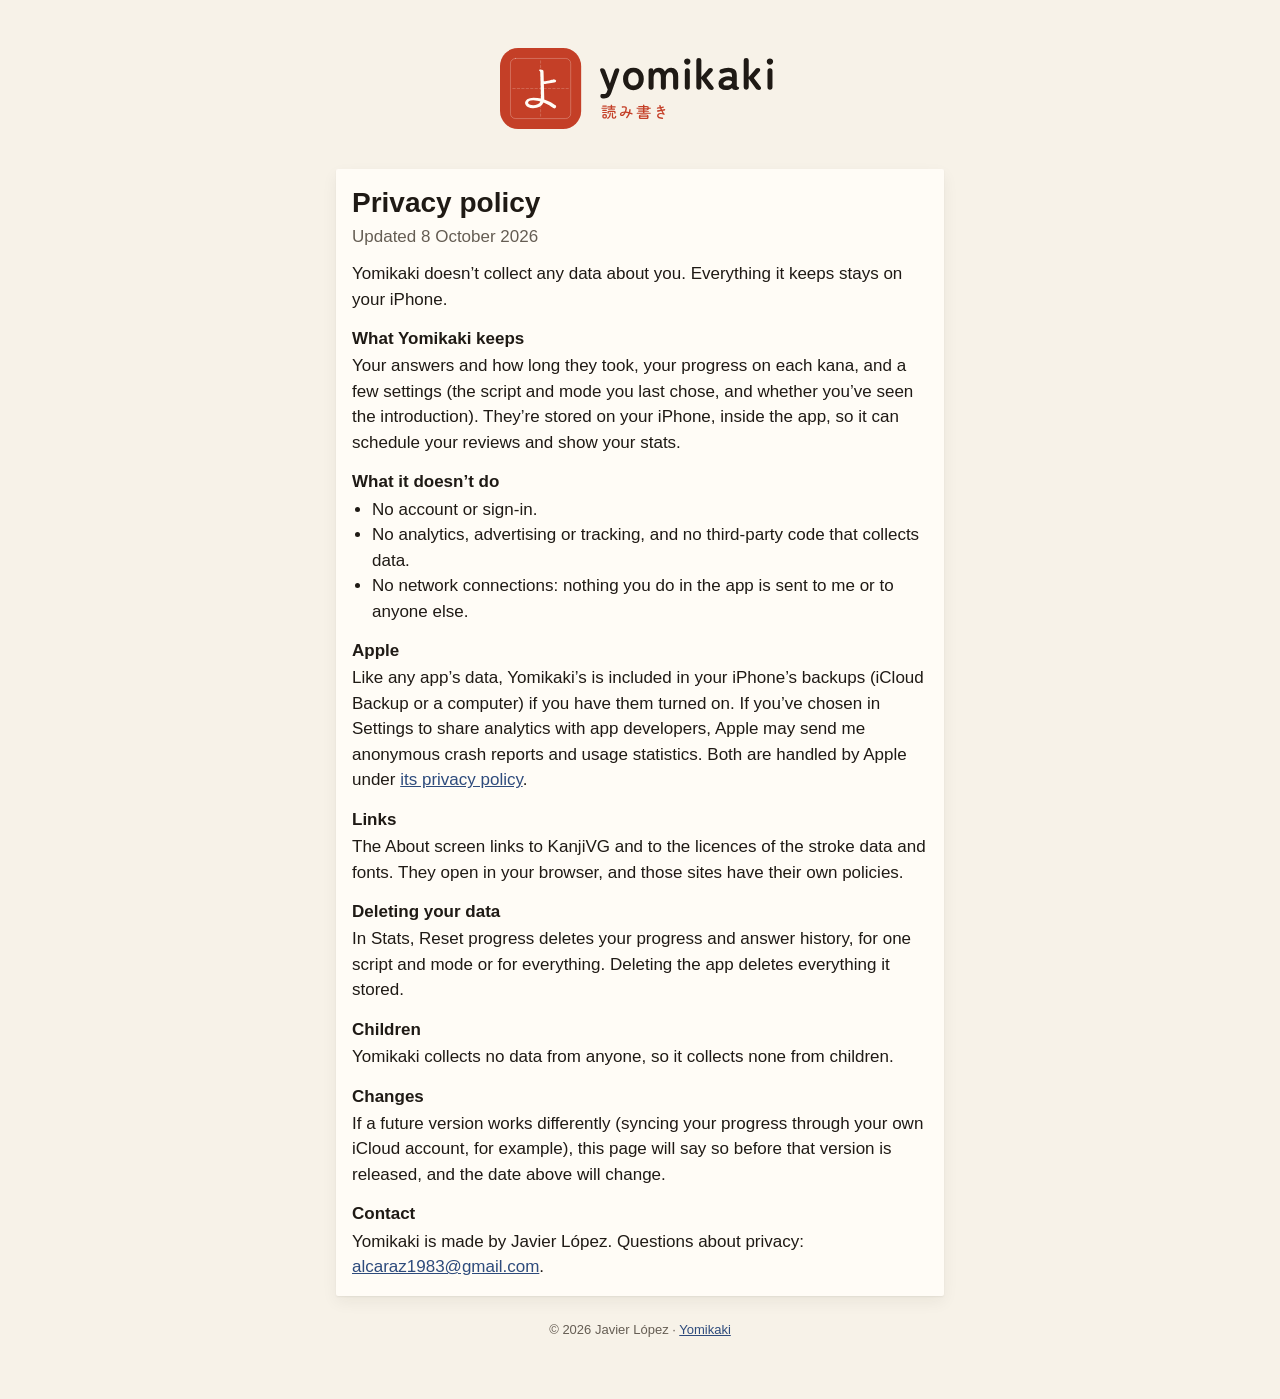
==== docs/privacy.html @ d5881fd7 "Publish the site from docs/ on main Pages here deploys from a branch, and its folder can only be the" ====
<!doctype html>
<html lang="en">
<head>
  <meta charset="utf-8">
  <meta name="viewport" content="width=device-width, initial-scale=1">
  <title>Privacy policy · Yomikaki</title>
  <meta name="description" content="Yomikaki doesn’t collect any data about you.">
  <link rel="icon" href="yomikaki-mark.svg" type="image/svg+xml">
  <link rel="stylesheet" href="style.css">
</head>
<body>
  <main>
    <header>
      <a href="./">
        <picture>
          <source srcset="yomikaki-lockup-dark.svg" media="(prefers-color-scheme: dark)">
          <img src="yomikaki-lockup.svg" alt="Yomikaki 読み書き" width="280" height="81">
        </picture>
      </a>
    </header>

    <section class="sheet">
      <h1>Privacy policy</h1>
      <p class="muted">Updated 8 October 2026</p>
      <p>Yomikaki doesn’t collect any data about you. Everything it keeps stays on your iPhone.</p>

      <h3>What Yomikaki keeps</h3>
      <p>Your answers and how long they took, your progress on each kana, and a few settings (the script and mode you last chose, and whether you’ve seen the introduction). They’re stored on your iPhone, inside the app, so it can schedule your reviews and show your stats.</p>

      <h3>What it doesn’t do</h3>
      <ul>
        <li>No account or sign-in.</li>
        <li>No analytics, advertising or tracking, and no third-party code that collects data.</li>
        <li>No network connections: nothing you do in the app is sent to me or to anyone else.</li>
      </ul>

      <h3>Apple</h3>
      <p>Like any app’s data, Yomikaki’s is included in your iPhone’s backups (iCloud Backup or a computer) if you have them turned on. If you’ve chosen in Settings to share analytics with app developers, Apple may send me anonymous crash reports and usage statistics. Both are handled by Apple under <a href="https://www.apple.com/legal/privacy/">its privacy policy</a>.</p>

      <h3>Links</h3>
      <p>The About screen links to KanjiVG and to the licences of the stroke data and fonts. They open in your browser, and those sites have their own policies.</p>

      <h3>Deleting your data</h3>
      <p>In Stats, Reset progress deletes your progress and answer history, for one script and mode or for everything. Deleting the app deletes everything it stored.</p>

      <h3>Children</h3>
      <p>Yomikaki collects no data from anyone, so it collects none from children.</p>

      <h3>Changes</h3>
      <p>If a future version works differently (syncing your progress through your own iCloud account, for example), this page will say so before that version is released, and the date above will change.</p>

      <h3>Contact</h3>
      <p>Yomikaki is made by Javier López. Questions about privacy: <a href="mailto:alcaraz1983@gmail.com">alcaraz1983@gmail.com</a>.</p>
    </section>

    <footer>
      <p>© 2026 Javier López · <a href="./">Yomikaki</a></p>
    </footer>
  </main>
</body>
</html>
---- docs/style.css ----
/* Yomikaki's web pages: the app's tokens (design/tokens.json) on paper. */

:root {
  color-scheme: light dark;
  --paper: #f7f2e8;
  --paper-raised: #fffcf6;
  --ink: #1f1a15;
  --ink-muted: #655d53;
  --ai: #2e4b7c;
  --shadow-card: 0 1px 2px rgba(31, 26, 21, 0.06), 0 6px 16px rgba(31, 26, 21, 0.06);
  --radius-paper: 2px;
}

@media (prefers-color-scheme: dark) {
  :root {
    --paper: #17140f;
    --paper-raised: #221e18;
    --ink: #f2ebdf;
    --ink-muted: #a99f91;
    --ai: #93aedb;
    --shadow-card: 0 1px 2px rgba(0, 0, 0, 0.5);
  }
}

* {
  box-sizing: border-box;
}

body {
  margin: 0;
  background: var(--paper);
  color: var(--ink);
  font: 17px/1.5 -apple-system, BlinkMacSystemFont, "Helvetica Neue", "Hiragino Sans", sans-serif;
  -webkit-text-size-adjust: 100%;
}

main {
  max-width: 640px;
  margin: 0 auto;
  padding: 48px 16px;
}

header {
  text-align: center;
  margin-bottom: 32px;
}

header img {
  width: 280px;
  height: auto;
}

.tagline {
  color: var(--ink-muted);
  margin: 8px 0 0;
}

/* A sheet of paper on the washi ground: square corner, shadow, no outline. */
.sheet {
  background: var(--paper-raised);
  border-radius: var(--radius-paper);
  box-shadow: var(--shadow-card);
  padding: 16px;
  margin-bottom: 24px;
}

h1,
h2,
h3 {
  font-weight: 600;
  line-height: 1.25;
}

h1 {
  font-size: 28px;
  margin: 0 0 4px;
}

h2 {
  font-size: 17px;
  margin: 0 0 8px;
}

h3 {
  font-size: 17px;
  margin: 16px 0 4px;
}

p,
ul {
  margin: 0 0 12px;
}

ul {
  padding-left: 20px;
}

.sheet > :first-child {
  margin-top: 0;
}

.sheet > :last-child {
  margin-bottom: 0;
}

.muted {
  color: var(--ink-muted);
}

a {
  color: var(--ai);
}

footer {
  color: var(--ink-muted);
  font-size: 13px;
  text-align: center;
}
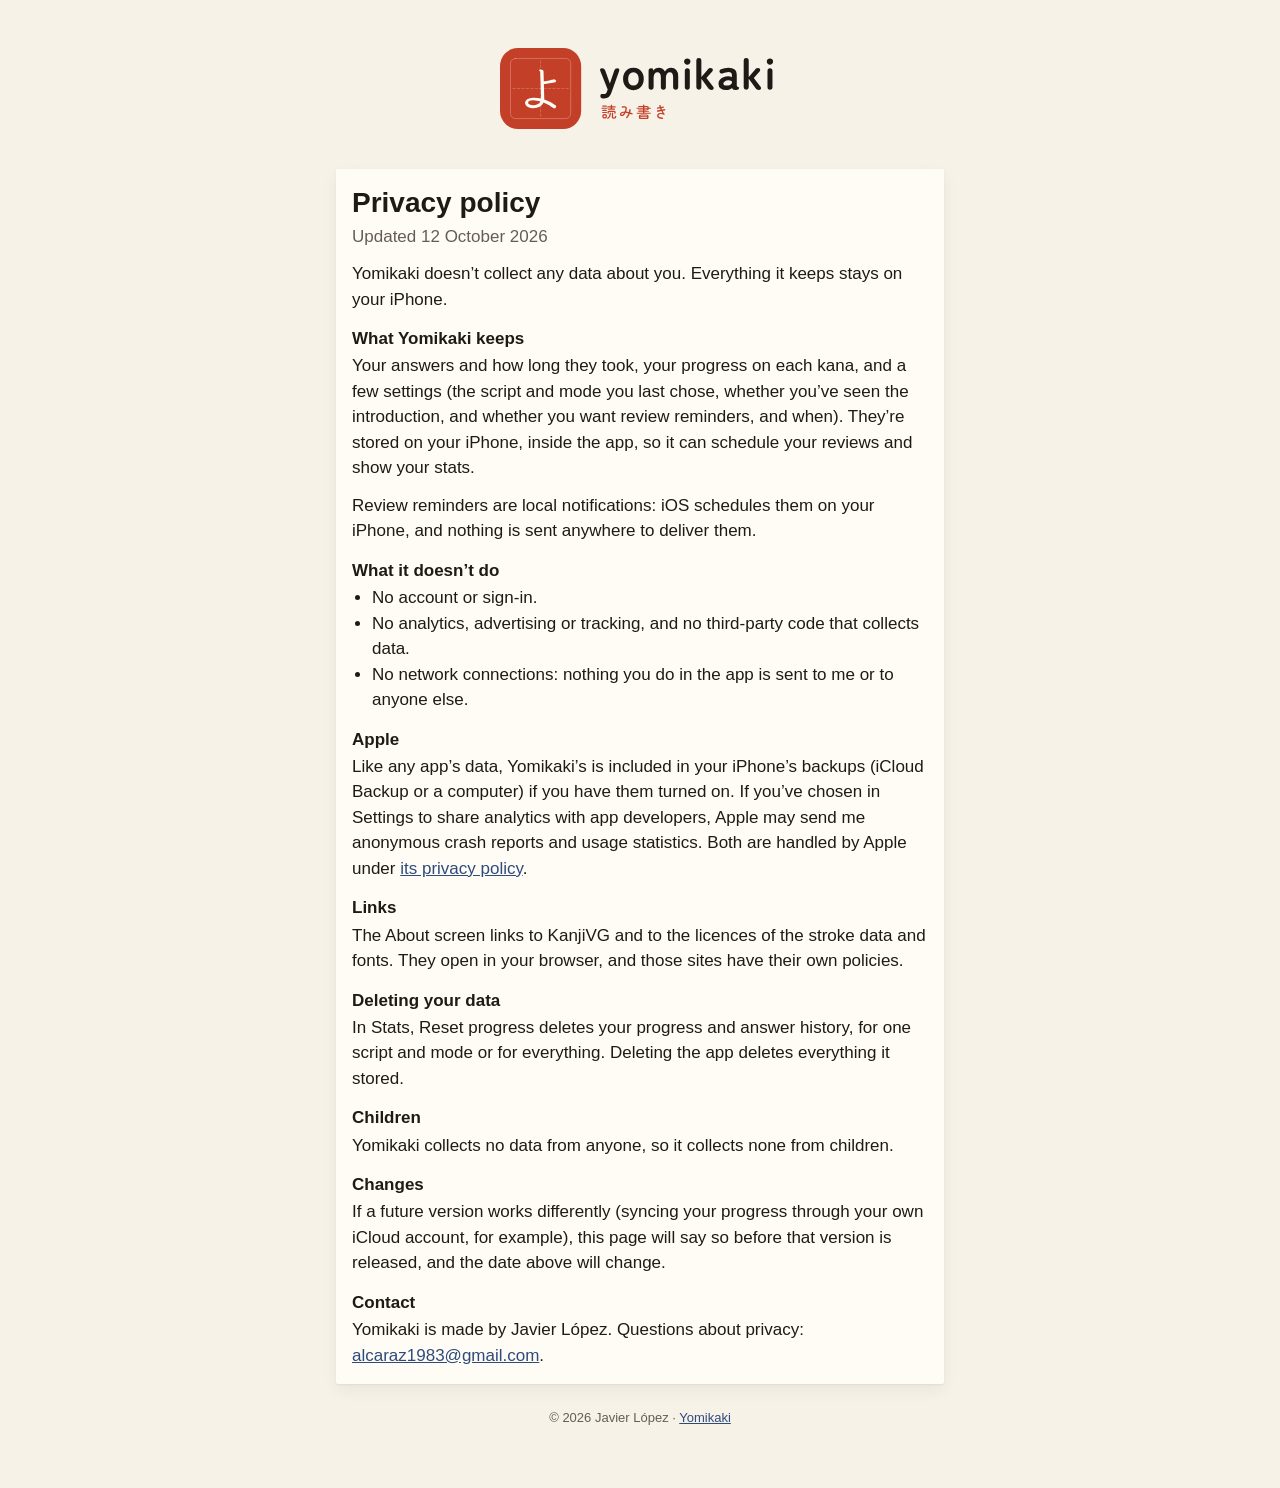
==== commit 93b2a97d: "Explain review reminders in the FAQ and the privacy policy A question on the support page: one remin" ====
--- a/docs/privacy.html
+++ b/docs/privacy.html
@@ -21,11 +21,12 @@
 
     <section class="sheet">
       <h1>Privacy policy</h1>
-      <p class="muted">Updated 8 October 2026</p>
+      <p class="muted">Updated 12 October 2026</p>
       <p>Yomikaki doesn’t collect any data about you. Everything it keeps stays on your iPhone.</p>
 
       <h3>What Yomikaki keeps</h3>
-      <p>Your answers and how long they took, your progress on each kana, and a few settings (the script and mode you last chose, and whether you’ve seen the introduction). They’re stored on your iPhone, inside the app, so it can schedule your reviews and show your stats.</p>
+      <p>Your answers and how long they took, your progress on each kana, and a few settings (the script and mode you last chose, whether you’ve seen the introduction, and whether you want review reminders, and when). They’re stored on your iPhone, inside the app, so it can schedule your reviews and show your stats.</p>
+      <p>Review reminders are local notifications: iOS schedules them on your iPhone, and nothing is sent anywhere to deliver them.</p>
 
       <h3>What it doesn’t do</h3>
       <ul>
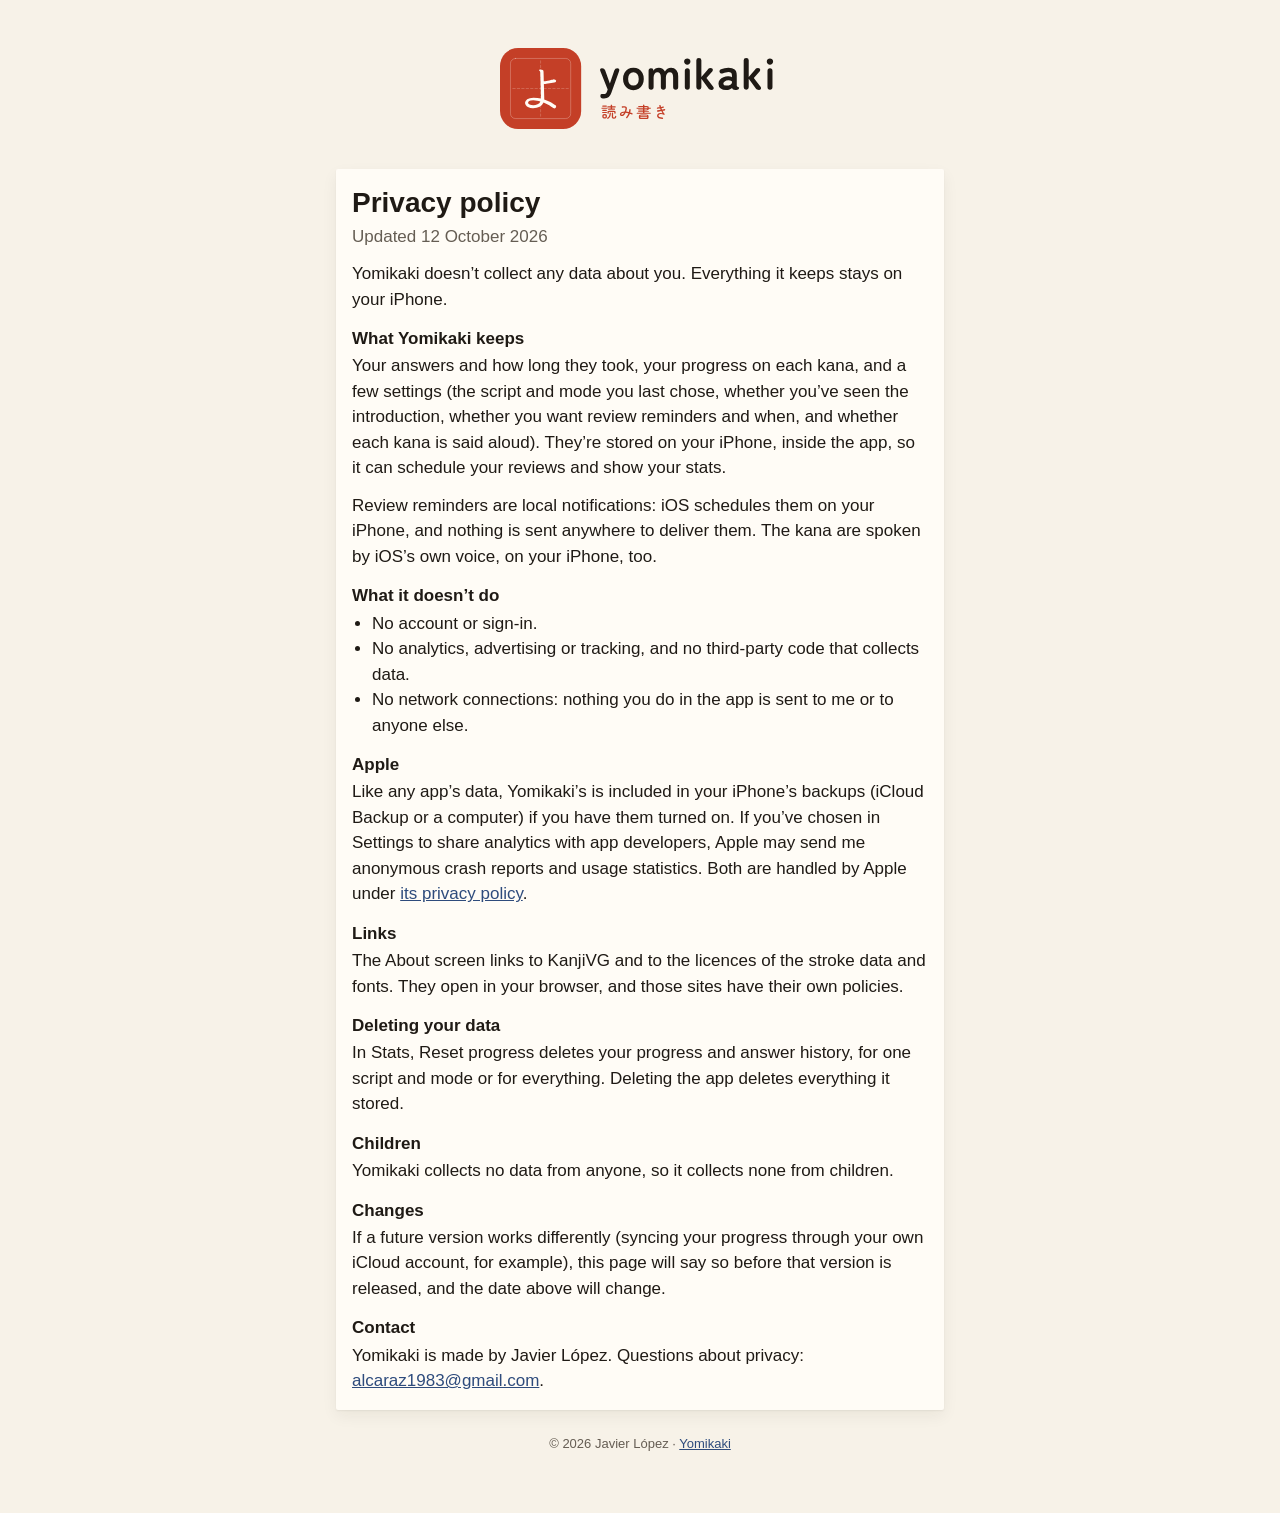
==== commit 8729ba03: "Explain hearing the kana in the FAQ and the privacy policy The FAQ says how to turn the sound off; t" ====
--- a/docs/privacy.html
+++ b/docs/privacy.html
@@ -25,8 +25,8 @@
       <p>Yomikaki doesn’t collect any data about you. Everything it keeps stays on your iPhone.</p>
 
       <h3>What Yomikaki keeps</h3>
-      <p>Your answers and how long they took, your progress on each kana, and a few settings (the script and mode you last chose, whether you’ve seen the introduction, and whether you want review reminders, and when). They’re stored on your iPhone, inside the app, so it can schedule your reviews and show your stats.</p>
-      <p>Review reminders are local notifications: iOS schedules them on your iPhone, and nothing is sent anywhere to deliver them.</p>
+      <p>Your answers and how long they took, your progress on each kana, and a few settings (the script and mode you last chose, whether you’ve seen the introduction, whether you want review reminders and when, and whether each kana is said aloud). They’re stored on your iPhone, inside the app, so it can schedule your reviews and show your stats.</p>
+      <p>Review reminders are local notifications: iOS schedules them on your iPhone, and nothing is sent anywhere to deliver them. The kana are spoken by iOS’s own voice, on your iPhone, too.</p>
 
       <h3>What it doesn’t do</h3>
       <ul>
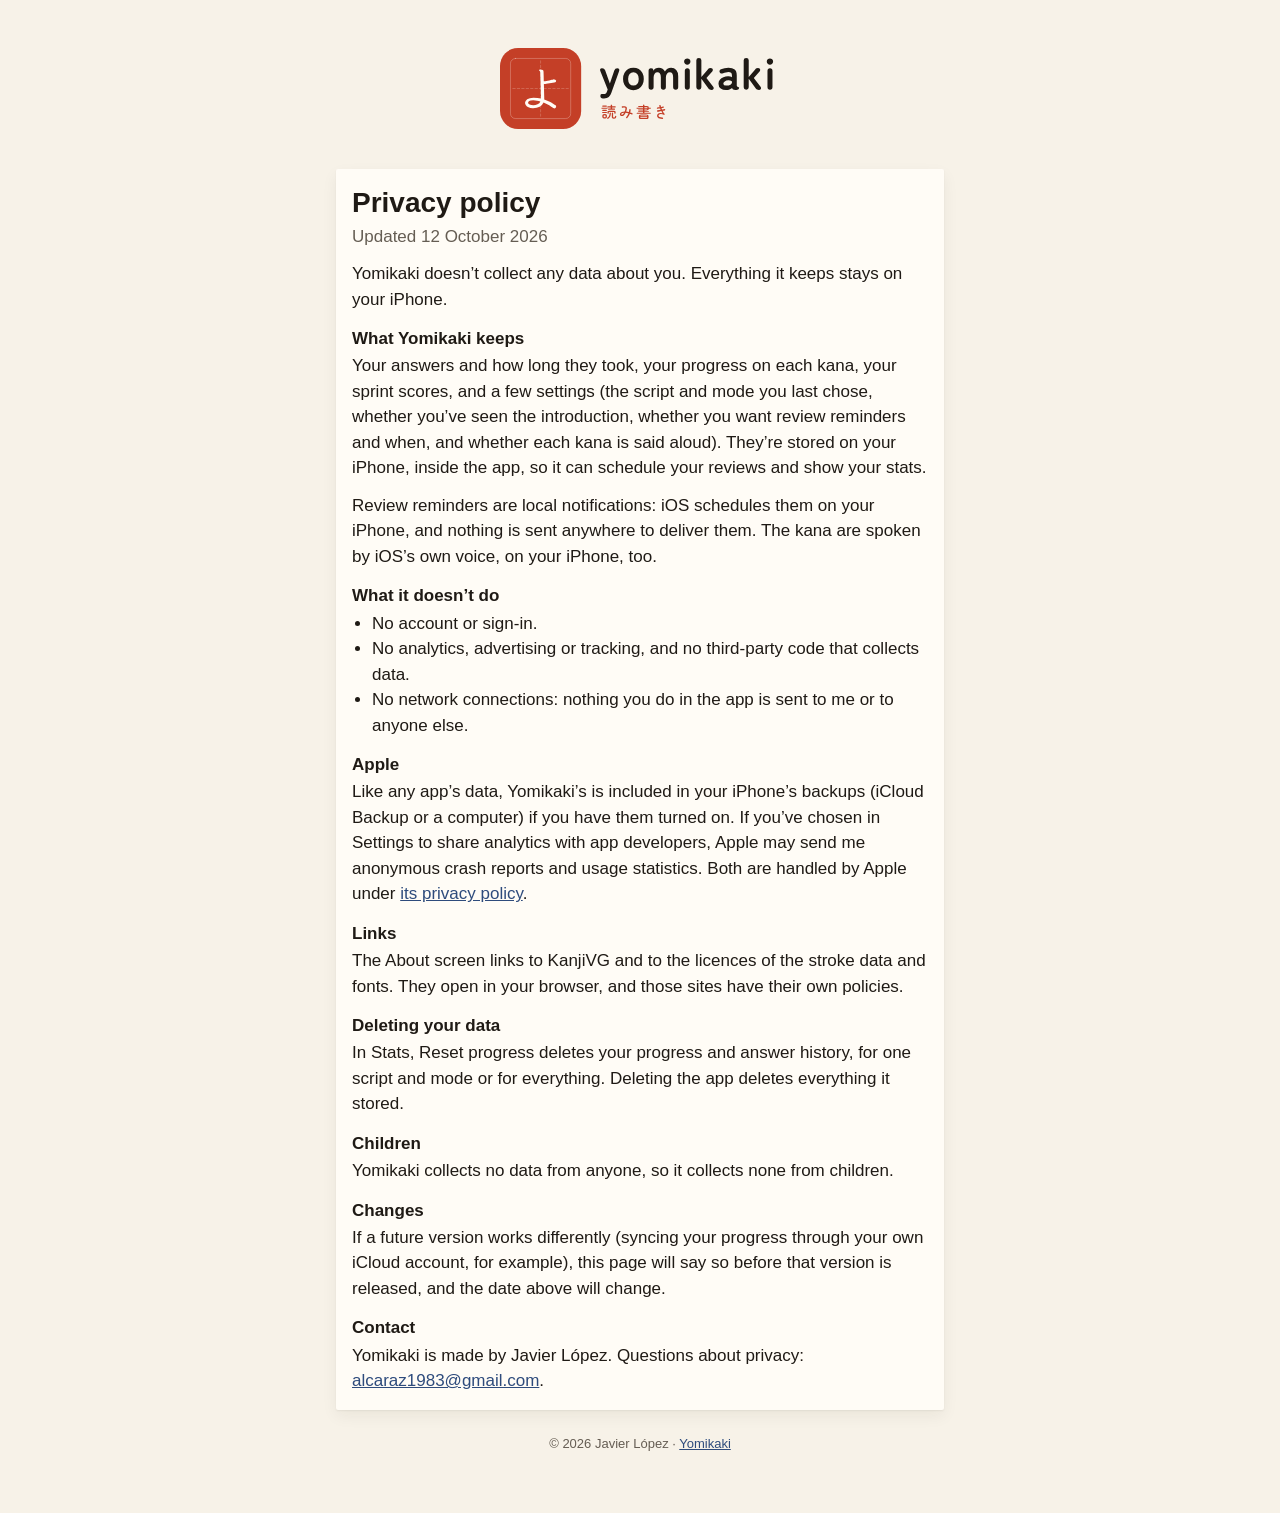
==== commit 01dcc282: "Explain sprints in the FAQ and the privacy policy Co-Authored-By: Claude Opus 5.5 (1M context) <nore" ====
--- a/docs/privacy.html
+++ b/docs/privacy.html
@@ -25,7 +25,7 @@
       <p>Yomikaki doesn’t collect any data about you. Everything it keeps stays on your iPhone.</p>
 
       <h3>What Yomikaki keeps</h3>
-      <p>Your answers and how long they took, your progress on each kana, and a few settings (the script and mode you last chose, whether you’ve seen the introduction, whether you want review reminders and when, and whether each kana is said aloud). They’re stored on your iPhone, inside the app, so it can schedule your reviews and show your stats.</p>
+      <p>Your answers and how long they took, your progress on each kana, your sprint scores, and a few settings (the script and mode you last chose, whether you’ve seen the introduction, whether you want review reminders and when, and whether each kana is said aloud). They’re stored on your iPhone, inside the app, so it can schedule your reviews and show your stats.</p>
       <p>Review reminders are local notifications: iOS schedules them on your iPhone, and nothing is sent anywhere to deliver them. The kana are spoken by iOS’s own voice, on your iPhone, too.</p>
 
       <h3>What it doesn’t do</h3>
